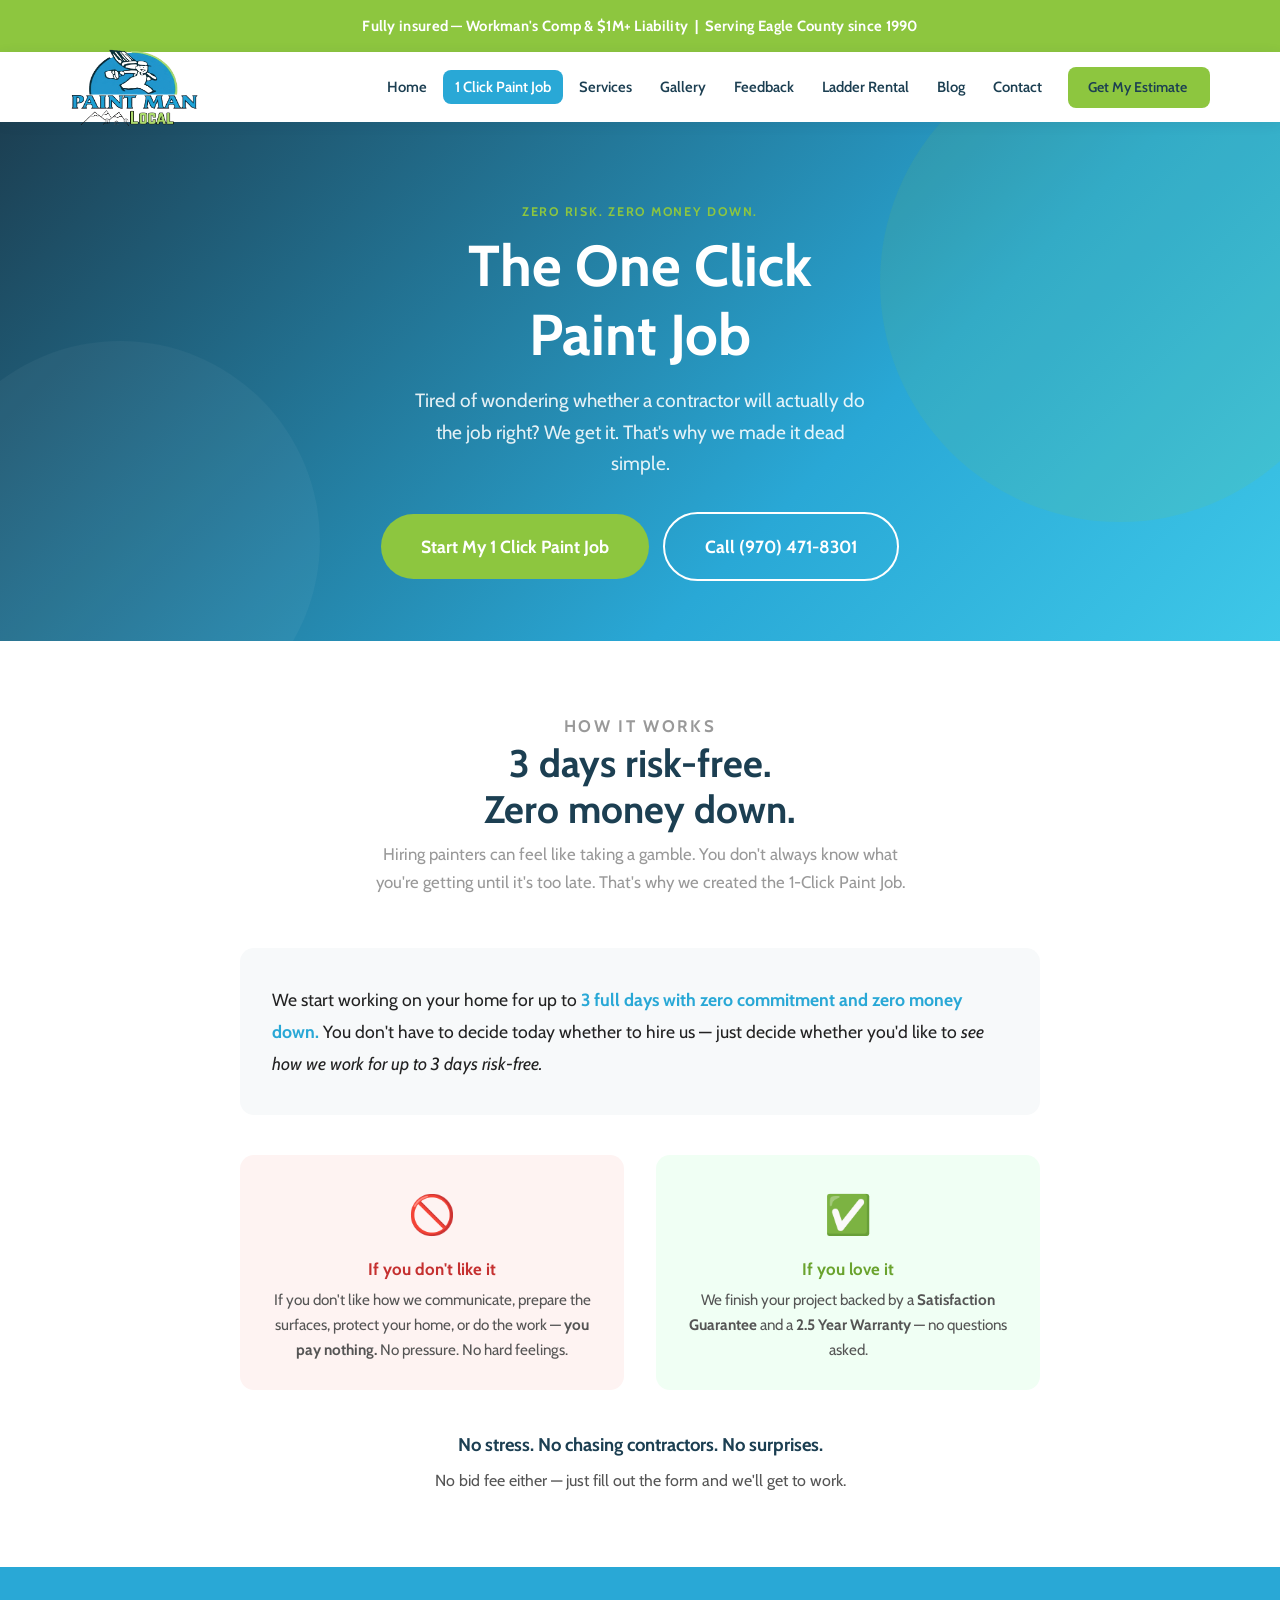
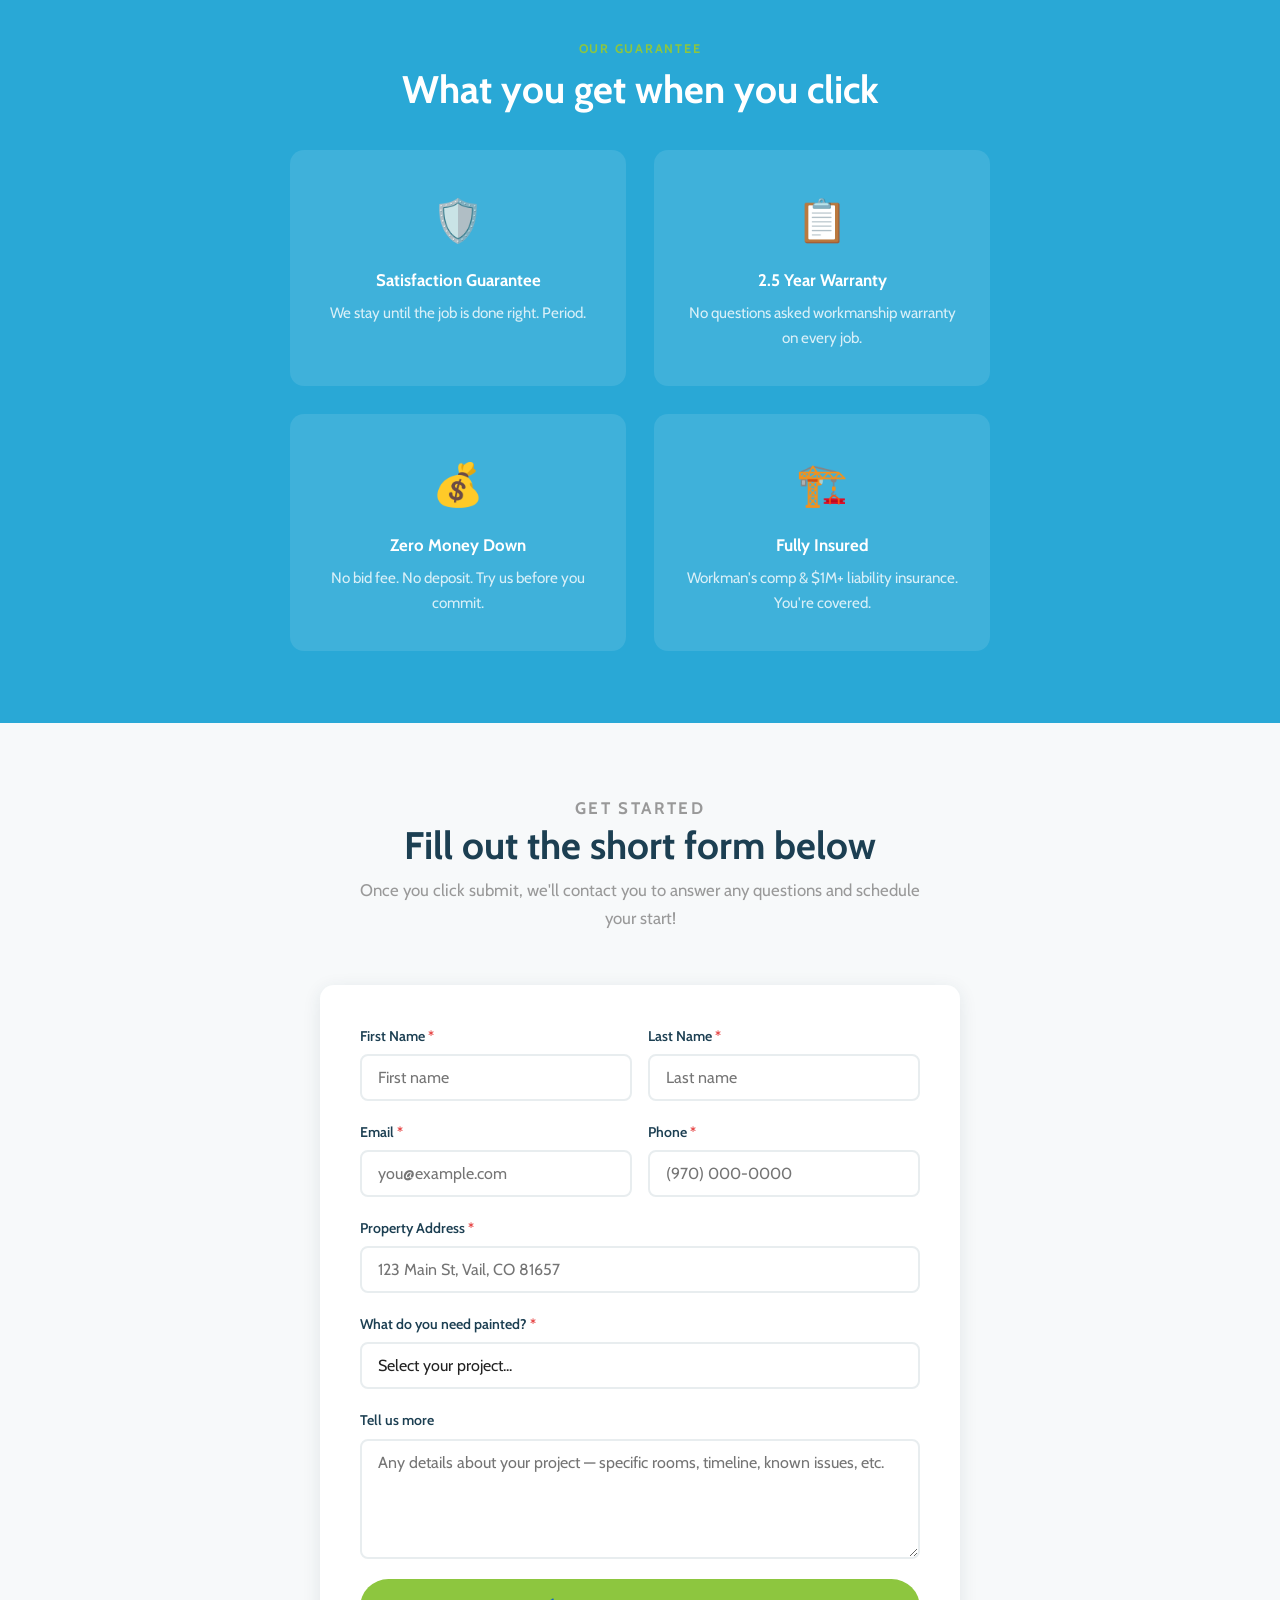
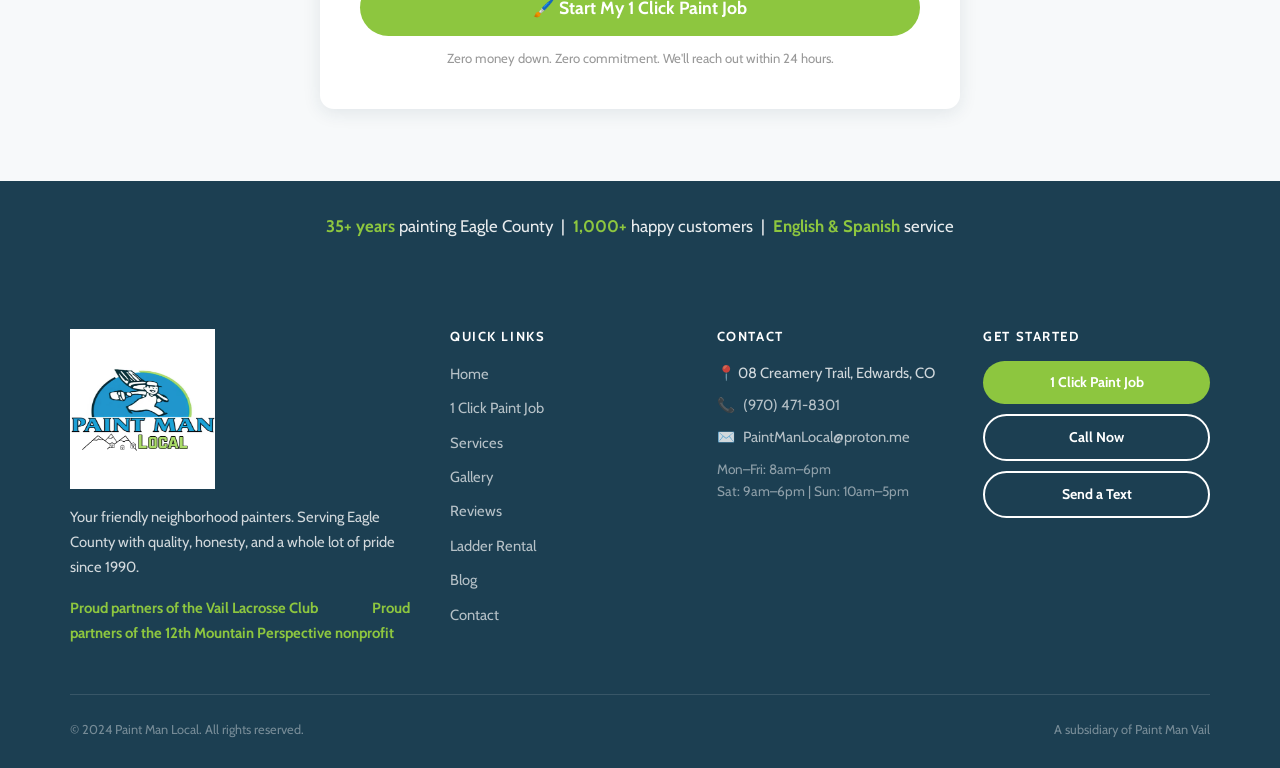
==== 1-click-paint-job.html @ 8f22c705 "Add 1 Click Paint Job page and update nav on all pages" ====
<html lang="en"><head><meta charset="UTF-8">
  <meta name="viewport" content="width=device-width, initial-scale=1.0">
  <title>1 Click Paint Job — Paint Man Local</title>
  <link rel="icon" type="image/png" href="/images/favicon.png">
  <link rel="apple-touch-icon" href="/images/favicon.png">
  <meta name="description" content="Try Paint Man Local risk-free for 3 days with zero money down. No bid fee. 2.5 year warranty. Satisfaction guaranteed.">
  <link rel="preconnect" href="https://fonts.googleapis.com">
  <link rel="preconnect" href="https://fonts.gstatic.com" crossorigin="">
  <link href="https://fonts.googleapis.com/css2?family=Cabin:ital,wght@0,400;0,500;0,700;1,500&amp;display=swap" rel="stylesheet">
  <link rel="stylesheet" href="assets/css/style.css">
</head>
<body>

  <div class="insurance-strip">
    Fully insured — Workman's Comp &amp; $1M+ Liability &nbsp;|&nbsp; Serving Eagle County since 1990
  </div>

  <nav class="navbar">
    <div class="container">
      <a href="index.html" class="nav-logo">
        <img src="images/Local-2-removebg copy 3.png" alt="Paint Man Local" style="width: 128px; height: 150px; ">
      </a>
      <ul class="nav-menu">
        <li><a href="index.html">Home</a></li>
        <li><a href="1-click-paint-job.html" class="active">1 Click Paint Job</a></li>
        <li><a href="services.html">Services</a></li>
        <li><a href="gallery.html">Gallery</a></li>
        <li><a href="reviews.html">Feedback</a></li>
        <li><a href="ladder-rental.html">Ladder Rental</a></li>
        <li><a href="blog.html">Blog</a></li>
        <li><a href="contact.html">Contact</a></li>
        <li><a href="get-bid.html" class="btn btn-secondary btn-sm">Get My Estimate&nbsp;</a></li>
      </ul>
      <button class="nav-toggle" aria-label="Toggle navigation">
        <span></span><span></span><span></span>
      </button>
    </div>
  </nav>

  <!-- Hero -->
  <section class="hero" style="min-height:auto; padding:80px 0 60px;">
    <div class="container">
      <div class="hero-inner" style="flex-direction:column; text-align:center; gap:32px;">
        <div class="hero-content" style="align-items:center;">
          <p class="section-label" style="color:var(--green);">Zero Risk. Zero Money Down.</p>
          <h1>The One Click<br>Paint Job</h1>
          <p class="hero-tagline" style="margin:0 auto 2rem; text-align:center;">Tired of wondering whether a contractor will actually do the job right? We get it. That's why we made it dead simple.</p>
          <div class="btn-group" style="justify-content:center;">
            <a href="#signup-form" class="btn btn-secondary btn-lg">Start My 1 Click Paint Job</a>
            <a href="tel:+19704718301" class="btn btn-outline-white btn-lg">Call (970) 471-8301</a>
          </div>
        </div>
      </div>
    </div>
  </section>

  <!-- How It Works -->
  <section class="section-white">
    <div class="container" style="max-width:800px;">
      <div class="section-header">
        <p class="section-label">How It Works</p>
        <h2>3 days risk-free.<br>Zero money down.</h2>
        <p>Hiring painters can feel like taking a gamble. You don't always know what you're getting until it's too late. That's why we created the 1-Click Paint Job.</p>
      </div>

      <div style="background:var(--off-white); border-radius:var(--radius); padding:36px 32px; margin-bottom:40px;">
        <p style="font-size:1.1rem; line-height:1.8; color:var(--body-text);">
          We start working on your home for up to <strong style="color:var(--blue);">3 full days with zero commitment and zero money down.</strong> You don't have to decide today whether to hire us — just decide whether you'd like to <em>see how we work for up to 3 days risk-free.</em>
        </p>
      </div>

      <div class="grid-2" style="gap:32px; margin-bottom:40px;">
        <div style="background:#FEF3F2; border-radius:var(--radius); padding:28px; text-align:center;">
          <div style="font-size:2.4rem; margin-bottom:12px;">🚫</div>
          <h3 style="color:#C53030; font-size:1.05rem; margin-bottom:8px;">If you don't like it</h3>
          <p style="color:#555; font-size:0.95rem; margin:0;">If you don't like how we communicate, prepare the surfaces, protect your home, or do the work — <strong>you pay nothing.</strong> No pressure. No hard feelings.</p>
        </div>
        <div style="background:#F0FFF4; border-radius:var(--radius); padding:28px; text-align:center;">
          <div style="font-size:2.4rem; margin-bottom:12px;">✅</div>
          <h3 style="color:var(--green-dark); font-size:1.05rem; margin-bottom:8px;">If you love it</h3>
          <p style="color:#555; font-size:0.95rem; margin:0;">We finish your project backed by a <strong>Satisfaction Guarantee</strong> and a <strong>2.5 Year Warranty</strong> — no questions asked.</p>
        </div>
      </div>

      <div style="text-align:center;">
        <p style="font-size:1.15rem; font-weight:700; color:var(--blue-dark); margin-bottom:8px;">No stress. No chasing contractors. No surprises.</p>
        <p style="color:#555;">No bid fee either — just fill out the form and we'll get to work.</p>
      </div>
    </div>
  </section>

  <!-- Guarantee Section -->
  <section class="section-blue">
    <div class="container" style="max-width:700px; text-align:center;">
      <p class="section-label" style="color:var(--green);">Our Guarantee</p>
      <h2>What you get when you click</h2>
      <div class="why-grid" style="grid-template-columns: repeat(2, 1fr); margin-top:36px;">
        <div class="why-card" style="background:rgba(255,255,255,0.1); box-shadow:none;">
          <div class="why-icon">🛡️</div>
          <h3 style="color:var(--white);">Satisfaction Guarantee</h3>
          <p style="color:rgba(255,255,255,0.8);">We stay until the job is done right. Period.</p>
        </div>
        <div class="why-card" style="background:rgba(255,255,255,0.1); box-shadow:none;">
          <div class="why-icon">📋</div>
          <h3 style="color:var(--white);">2.5 Year Warranty</h3>
          <p style="color:rgba(255,255,255,0.8);">No questions asked workmanship warranty on every job.</p>
        </div>
        <div class="why-card" style="background:rgba(255,255,255,0.1); box-shadow:none;">
          <div class="why-icon">💰</div>
          <h3 style="color:var(--white);">Zero Money Down</h3>
          <p style="color:rgba(255,255,255,0.8);">No bid fee. No deposit. Try us before you commit.</p>
        </div>
        <div class="why-card" style="background:rgba(255,255,255,0.1); box-shadow:none;">
          <div class="why-icon">🏗️</div>
          <h3 style="color:var(--white);">Fully Insured</h3>
          <p style="color:rgba(255,255,255,0.8);">Workman's comp &amp; $1M+ liability insurance. You're covered.</p>
        </div>
      </div>
    </div>
  </section>

  <!-- Signup Form -->
  <section class="section-offwhite" id="signup-form">
    <div class="container" style="max-width:640px;">
      <div class="section-header">
        <p class="section-label">Get Started</p>
        <h2>Fill out the short form below</h2>
        <p>Once you click submit, we'll contact you to answer any questions and schedule your start!</p>
      </div>
      <div class="form-card">
        <form class="local-form" action="https://formspree.io/f/YOUR_FORM_ID" method="POST">
          <input type="hidden" name="_subject" value="New 1-Click Paint Job Request — Paint Man Local">
          <input type="hidden" name="_next" value="thank-you.html">

          <div class="form-row">
            <div class="form-group">
              <label for="fname">First Name <span class="required">*</span></label>
              <input type="text" id="fname" name="first_name" required placeholder="First name">
            </div>
            <div class="form-group">
              <label for="lname">Last Name <span class="required">*</span></label>
              <input type="text" id="lname" name="last_name" required placeholder="Last name">
            </div>
          </div>

          <div class="form-row">
            <div class="form-group">
              <label for="email">Email <span class="required">*</span></label>
              <input type="email" id="email" name="email" required placeholder="you@example.com">
            </div>
            <div class="form-group">
              <label for="phone">Phone <span class="required">*</span></label>
              <input type="tel" id="phone" name="phone" required placeholder="(970) 000-0000">
            </div>
          </div>

          <div class="form-group">
            <label for="address">Property Address <span class="required">*</span></label>
            <input type="text" id="address" name="property_address" required placeholder="123 Main St, Vail, CO 81657">
          </div>

          <div class="form-group">
            <label for="project_type">What do you need painted? <span class="required">*</span></label>
            <select id="project_type" name="project_type" required>
              <option value="" disabled selected>Select your project...</option>
              <option value="interior">Interior</option>
              <option value="exterior">Exterior</option>
              <option value="both">Both interior &amp; exterior</option>
              <option value="deck">Deck or fence</option>
              <option value="commercial">Commercial space</option>
              <option value="other">Other / Not sure yet</option>
            </select>
          </div>

          <div class="form-group">
            <label for="description">Tell us more</label>
            <textarea id="description" name="project_description" placeholder="Any details about your project — specific rooms, timeline, known issues, etc."></textarea>
          </div>

          <button type="submit" class="btn btn-secondary btn-lg" style="width:100%;">
            🖌️ Start My 1 Click Paint Job
          </button>
          <p class="form-note" style="text-align:center; margin-top:12px;">
            Zero money down. Zero commitment. We'll reach out within 24 hours.
          </p>
        </form>
      </div>
    </div>
  </section>

  <!-- Trust strip -->
  <section class="section-dark" style="padding:32px 0;">
    <div class="container" style="text-align:center;">
      <p style="color:rgba(255,255,255,0.9); font-size:1.05rem; margin:0;">
        <strong style="color:var(--green);">35+ years</strong> painting Eagle County &nbsp;|&nbsp;
        <strong style="color:var(--green);">1,000+</strong> happy customers &nbsp;|&nbsp;
        <strong style="color:var(--green);">English &amp; Spanish</strong> service
      </p>
    </div>
  </section>

  <footer class="footer">
    <div class="container">
      <div class="footer-grid">
        <div class="footer-brand">
          <img src="images/Local-2.png" alt="Paint Man Local" style="width: 145px; height: 160px; ">
          <p>Your friendly neighborhood painters. Serving Eagle County with quality, honesty, and a whole lot of pride since 1990.</p>
          <p style="margin-top:1rem;"><strong style="color:var(--green);">Proud partners of the Vail Lacrosse Club&nbsp; &nbsp; &nbsp; &nbsp; &nbsp; &nbsp; &nbsp; &nbsp; &nbsp; </strong><strong style="font-size: 14.72px; color: var(--green);">Proud partners of the 12th Mountain Perspective nonprofit</strong></p>
        </div>
        <div>
          <h4>Quick Links</h4>
          <ul class="footer-links">
            <li><a href="index.html">Home</a></li>
            <li><a href="1-click-paint-job.html">1 Click Paint Job</a></li>
            <li><a href="services.html">Services</a></li>
            <li><a href="gallery.html">Gallery</a></li>
            <li><a href="reviews.html">Reviews</a></li>
            <li><a href="ladder-rental.html">Ladder Rental</a></li>
            <li><a href="blog.html">Blog</a></li>
            <li><a href="contact.html">Contact</a></li>
          </ul>
        </div>
        <div class="footer-contact">
          <h4>Contact</h4>
          <p>📍 08 Creamery Trail, Edwards, CO</p>
          <p>📞 <a href="tel:+19704718301">(970) 471-8301</a></p>
          <p>✉️ <a href="mailto:PaintManLocal@proton.me">PaintManLocal@proton.me</a></p>
          <p style="margin-top:0.5rem; font-size:0.85rem; color:rgba(255,255,255,0.5);">Mon–Fri: 8am–6pm<br>Sat: 9am–6pm | Sun: 10am–5pm</p>
        </div>
        <div>
          <h4>Get Started</h4>
          <div class="footer-ctas">
            <a href="1-click-paint-job.html" class="btn btn-secondary btn-sm">1 Click Paint Job</a>
            <a href="tel:+19704718301" class="btn btn-outline-white btn-sm">Call Now</a>
            <a href="sms:+19704718301" class="btn btn-outline-white btn-sm">Send a Text</a>
          </div>
        </div>
      </div>
      <div class="footer-bottom">
        <span>© 2024 Paint Man Local. All rights reserved.</span>
        <span>A subsidiary of <a href="https://www.paintmanvail.net" target="_blank">Paint Man Vail</a></span>
      </div>
    </div>
  </footer>

  <script src="assets/js/main.js"></script>
</body></html>
---- assets/css/style.css ----
/* ============================================================
   Paint Man Local — style.css
   Colors extracted from Paint Man Local logo
   ============================================================ */

/* ---------- CSS Custom Properties ---------- */
:root {
  --blue:        #29A8D6;
  --blue-dark:   #1C3F52;
  --green:       #8DC63F;
  --green-dark:  #6AA32E;
  --white:       #FFFFFF;
  --off-white:   #F7F9FA;
  --gray-light:  #E8EDEF;
  --gray:        #999999;
  --body-text:   #222222;
  --shadow:      0 4px 18px rgba(28, 63, 82, 0.10);
  --shadow-hover:0 8px 28px rgba(28, 63, 82, 0.18);
  --radius:      14px;
  --radius-sm:   8px;
  --radius-pill: 50px;
  --transition:  0.22s ease;
  --font:        'Cabin', 'Karla', Arial, sans-serif;
  --nav-height:  70px;
}

/* ---------- Reset & Base ---------- */
*, *::before, *::after { box-sizing: border-box; margin: 0; padding: 0; }
html { scroll-behavior: smooth; font-size: 16px; }
body {
  font-family: var(--font);
  color: var(--body-text);
  background: var(--white);
  line-height: 1.65;
  -webkit-font-smoothing: antialiased;
}
img { max-width: 100%; height: auto; display: block; }
a { color: var(--blue); text-decoration: none; transition: color var(--transition); }
a:hover { color: var(--blue-dark); }
ul { list-style: none; }

/* ---------- Typography ---------- */
h1, h2, h3, h4, h5 {
  font-family: var(--font);
  font-weight: 700;
  line-height: 1.2;
  color: var(--blue-dark);
}
h1 { font-size: clamp(2rem, 5vw, 3.2rem); }
h2 { font-size: clamp(1.6rem, 3.5vw, 2.4rem); }
h3 { font-size: clamp(1.15rem, 2vw, 1.5rem); }
h4 { font-size: 1.1rem; }
p { margin-bottom: 1rem; }
p:last-child { margin-bottom: 0; }

.section-label {
  font-size: 0.78rem;
  font-weight: 700;
  letter-spacing: 0.14em;
  text-transform: uppercase;
  color: var(--green-dark);
  margin-bottom: 0.5rem;
}

/* ---------- Layout ---------- */
.container { width: 92%; max-width: 1140px; margin: 0 auto; }
section { padding: 72px 0; }
.section-white    { background: var(--white); }
.section-offwhite { background: var(--off-white); }
.section-blue     { background: var(--blue); color: var(--white); }
.section-dark     { background: var(--blue-dark); color: var(--white); }
.section-blue h1, .section-blue h2, .section-blue h3,
.section-dark h1, .section-dark h2, .section-dark h3 { color: var(--white); }

.section-header { text-align: center; margin-bottom: 52px; }
.section-header h2 { margin-bottom: 0.5rem; }
.section-header p { color: var(--gray); font-size: 1.05rem; max-width: 560px; margin: 0 auto; }

/* ---------- Buttons ---------- */
.btn {
  display: inline-block;
  padding: 14px 32px;
  border-radius: var(--radius-pill);
  font-family: var(--font);
  font-size: 1rem;
  font-weight: 700;
  cursor: pointer;
  border: none;
  transition: transform var(--transition), box-shadow var(--transition), background var(--transition);
  text-align: center;
  white-space: nowrap;
}
.btn:hover { transform: translateY(-2px); box-shadow: var(--shadow-hover); }
.btn:active { transform: translateY(0); }
.btn-primary   { background: var(--blue); color: var(--white); }
.btn-primary:hover { background: #1E90BB; color: var(--white); }
.btn-secondary { background: var(--green); color: var(--white); }
.btn-secondary:hover { background: var(--green-dark); color: var(--white); }
.btn-outline   { background: transparent; color: var(--blue); border: 2px solid var(--blue); }
.btn-outline:hover { background: var(--blue); color: var(--white); }
.btn-outline-white { background: transparent; color: var(--white); border: 2px solid var(--white); }
.btn-outline-white:hover { background: var(--white); color: var(--blue-dark); }
.btn-lg { padding: 18px 40px; font-size: 1.1rem; }
.btn-sm { padding: 10px 22px; font-size: 0.88rem; }
.btn-group { display: flex; flex-wrap: wrap; gap: 14px; align-items: center; }

/* ---------- Navigation ---------- */
.navbar {
  position: sticky;
  top: 0;
  z-index: 1000;
  background: var(--white);
  box-shadow: 0 2px 12px rgba(28,63,82,0.09);
  height: var(--nav-height);
}
.navbar .container {
  height: 100%;
  display: flex;
  align-items: center;
  justify-content: space-between;
}
.nav-logo img { height: 50px; width: auto; }
.nav-menu { display: flex; align-items: center; gap: 4px; }
.nav-menu a {
  color: var(--blue-dark);
  font-weight: 600;
  font-size: 0.92rem;
  padding: 8px 12px;
  border-radius: var(--radius-sm);
  transition: background var(--transition), color var(--transition);
}
.nav-menu a:hover, .nav-menu a.active { background: var(--blue); color: var(--white); }
.nav-menu .btn { margin-left: 10px; padding: 9px 20px; font-size: 0.88rem; }
.nav-toggle {
  display: none;
  flex-direction: column;
  gap: 5px;
  cursor: pointer;
  background: none;
  border: none;
  padding: 6px;
}
.nav-toggle span {
  display: block;
  width: 26px;
  height: 3px;
  background: var(--blue-dark);
  border-radius: 2px;
  transition: all var(--transition);
}
.nav-toggle.open span:nth-child(1) { transform: translateY(8px) rotate(45deg); }
.nav-toggle.open span:nth-child(2) { opacity: 0; }
.nav-toggle.open span:nth-child(3) { transform: translateY(-8px) rotate(-45deg); }

/* ---------- Hero ---------- */
.hero {
  min-height: calc(100vh - var(--nav-height));
  background: linear-gradient(135deg, var(--blue-dark) 0%, var(--blue) 65%, #3EC8E8 100%);
  display: flex;
  align-items: center;
  position: relative;
  overflow: hidden;
  padding: 80px 0 60px;
}
.hero::before {
  content: '';
  position: absolute;
  top: -80px; right: -80px;
  width: 480px; height: 480px;
  background: rgba(141,198,63,0.10);
  border-radius: 50%;
  pointer-events: none;
}
.hero::after {
  content: '';
  position: absolute;
  bottom: -100px; left: -80px;
  width: 400px; height: 400px;
  background: rgba(255,255,255,0.04);
  border-radius: 50%;
  pointer-events: none;
}
.hero-inner {
  position: relative;
  z-index: 1;
  display: flex;
  align-items: center;
  gap: 60px;
}
.hero-content { flex: 1; color: var(--white); }
.hero-content h1 { color: var(--white); margin-bottom: 1rem; font-size: clamp(2.2rem, 5vw, 3.6rem); }
.hero-content h1 .highlight { color: var(--green); }
.hero-tagline {
  font-size: clamp(1rem, 2vw, 1.2rem);
  color: rgba(255,255,255,0.88);
  margin-bottom: 2rem;
  max-width: 460px;
}
.hero-badges { display: flex; flex-wrap: wrap; gap: 10px; margin-bottom: 2.4rem; }
.badge {
  display: inline-flex;
  align-items: center;
  gap: 6px;
  background: rgba(255,255,255,0.15);
  color: var(--white);
  padding: 6px 14px;
  border-radius: var(--radius-pill);
  font-size: 0.82rem;
  font-weight: 600;
  backdrop-filter: blur(4px);
}
.badge-green { background: var(--green); }
.hero-logo { flex: 0 0 320px; display: flex; align-items: center; justify-content: center; }
.hero-logo img {
  width: 100%;
  max-width: 300px;
  filter: drop-shadow(0 8px 32px rgba(0,0,0,0.28));
  animation: float 4s ease-in-out infinite;
}
@keyframes float {
  0%, 100% { transform: translateY(0); }
  50%       { transform: translateY(-12px); }
}

/* ---------- Stats Bar ---------- */
.stats-bar { background: var(--blue-dark); padding: 30px 0; }
.stats-grid { display: grid; grid-template-columns: repeat(4, 1fr); gap: 20px; text-align: center; }
.stat-item { color: var(--white); }
.stat-number { font-size: 2rem; font-weight: 700; color: var(--green); line-height: 1; margin-bottom: 4px; }
.stat-label  { font-size: 0.82rem; color: rgba(255,255,255,0.72); font-weight: 500; }

/* ---------- Cards ---------- */
.card {
  background: var(--white);
  border-radius: var(--radius);
  box-shadow: var(--shadow);
  overflow: hidden;
  transition: transform var(--transition), box-shadow var(--transition);
}
.card:hover { transform: translateY(-4px); box-shadow: var(--shadow-hover); }
.card-body { padding: 28px; }
.card-img { width: 100%; height: 200px; object-fit: cover; }

/* ---------- Grid Layouts ---------- */
.grid-2 { display: grid; grid-template-columns: repeat(2, 1fr); gap: 32px; }
.grid-3 { display: grid; grid-template-columns: repeat(3, 1fr); gap: 28px; }
.grid-4 { display: grid; grid-template-columns: repeat(4, 1fr); gap: 24px; }

/* ---------- Services ---------- */
.service-card {
  background: var(--white);
  border-radius: var(--radius);
  box-shadow: var(--shadow);
  overflow: hidden;
  transition: transform var(--transition), box-shadow var(--transition);
}
.service-card:hover { transform: translateY(-4px); box-shadow: var(--shadow-hover); }
.service-card img { width: 100%; height: 200px; object-fit: cover; }
.service-card-body { padding: 24px; }
.service-card-body h3 { color: var(--blue); margin-bottom: 0.5rem; font-size: 1.1rem; }
.service-card-body p { color: #555; font-size: 0.95rem; margin: 0; }
.service-section-title { display: flex; align-items: center; gap: 14px; margin-bottom: 32px; }
.service-section-title h2 { margin: 0; }
.service-icon {
  width: 50px; height: 50px;
  background: var(--blue);
  border-radius: 12px;
  display: flex;
  align-items: center;
  justify-content: center;
  font-size: 1.5rem;
  flex-shrink: 0;
}

/* ---------- Testimonials ---------- */
.testimonial-card {
  background: var(--white);
  border-radius: var(--radius);
  box-shadow: var(--shadow);
  padding: 32px;
  transition: transform var(--transition), box-shadow var(--transition);
}
.testimonial-card:hover { transform: translateY(-4px); box-shadow: var(--shadow-hover); }
.testimonial-quote { font-size: 3rem; color: var(--green); line-height: 1; margin-bottom: 10px; font-family: Georgia, serif; }
.testimonial-text { font-size: 0.95rem; color: #444; line-height: 1.75; margin-bottom: 20px; font-style: italic; }
.testimonial-author { font-weight: 700; color: var(--blue-dark); font-size: 0.88rem; }
.stars { color: var(--green); font-size: 1rem; margin-bottom: 12px; letter-spacing: 2px; }

/* ---------- Gallery Grid ---------- */
.gallery-grid {
  display: grid;
  grid-template-columns: repeat(4, 1fr);
  gap: 12px;
}
.gallery-item {
  position: relative;
  overflow: hidden;
  border-radius: var(--radius-sm);
  cursor: pointer;
  aspect-ratio: 4/3;
}
.gallery-item img { width: 100%; height: 100%; object-fit: cover; transition: transform 0.35s ease; }
.gallery-item:hover img { transform: scale(1.07); }
.gallery-overlay {
  position: absolute;
  inset: 0;
  background: rgba(28,63,82,0.45);
  display: flex;
  align-items: center;
  justify-content: center;
  opacity: 0;
  transition: opacity var(--transition);
}
.gallery-item:hover .gallery-overlay { opacity: 1; }
.gallery-overlay-icon { color: var(--white); font-size: 2rem; }

/* ---------- Lightbox ---------- */
.lightbox {
  display: none;
  position: fixed;
  inset: 0;
  z-index: 9999;
  background: rgba(0,0,0,0.92);
  align-items: center;
  justify-content: center;
  padding: 20px;
}
.lightbox.active { display: flex; }
.lightbox-inner { position: relative; max-width: 900px; width: 100%; }
.lightbox-inner img { width: 100%; max-height: 80vh; object-fit: contain; border-radius: var(--radius-sm); }
.lightbox-close {
  position: absolute;
  top: -44px; right: 0;
  background: none;
  border: none;
  color: var(--white);
  font-size: 2rem;
  cursor: pointer;
  line-height: 1;
}
.lightbox-prev, .lightbox-next {
  position: absolute;
  top: 50%;
  transform: translateY(-50%);
  background: rgba(255,255,255,0.15);
  border: none;
  color: var(--white);
  font-size: 1.6rem;
  width: 48px; height: 48px;
  border-radius: 50%;
  cursor: pointer;
  display: flex;
  align-items: center;
  justify-content: center;
  transition: background var(--transition);
}
.lightbox-prev:hover, .lightbox-next:hover { background: rgba(255,255,255,0.3); }
.lightbox-prev { left: -64px; }
.lightbox-next { right: -64px; }

/* ---------- Why Choose Us ---------- */
.why-grid { display: grid; grid-template-columns: repeat(3, 1fr); gap: 28px; }
.why-card {
  text-align: center;
  padding: 36px 28px;
  background: var(--white);
  border-radius: var(--radius);
  box-shadow: var(--shadow);
  transition: transform var(--transition), box-shadow var(--transition);
}
.why-card:hover { transform: translateY(-4px); box-shadow: var(--shadow-hover); }
.why-icon { font-size: 2.6rem; margin-bottom: 16px; }
.why-card h3 { color: var(--blue); margin-bottom: 10px; font-size: 1.05rem; }
.why-card p { color: #555; font-size: 0.95rem; margin: 0; }

/* ---------- Service Areas ---------- */
.areas-list { display: flex; flex-wrap: wrap; gap: 10px; justify-content: center; }
.area-tag {
  background: rgba(41,168,214,0.10);
  color: var(--blue-dark);
  border: 1.5px solid rgba(41,168,214,0.28);
  padding: 8px 18px;
  border-radius: var(--radius-pill);
  font-size: 0.9rem;
  font-weight: 600;
  transition: background var(--transition), color var(--transition), border-color var(--transition);
  cursor: default;
}
.area-tag:hover { background: var(--blue); color: var(--white); border-color: var(--blue); }

/* ---------- CTA Banner ---------- */
.cta-banner {
  background: linear-gradient(135deg, var(--blue) 0%, var(--blue-dark) 100%);
  padding: 72px 0;
  text-align: center;
  color: var(--white);
}
.cta-banner h2 { color: var(--white); margin-bottom: 1rem; }
.cta-banner p  { color: rgba(255,255,255,0.85); margin-bottom: 2rem; font-size: 1.1rem; }

/* ---------- Contact Page ---------- */
.contact-grid { display: grid; grid-template-columns: 1fr 1.3fr; gap: 56px; align-items: start; }
.contact-info-block { display: flex; flex-direction: column; gap: 24px; }
.contact-info-item { display: flex; align-items: flex-start; gap: 16px; }
.contact-info-icon {
  width: 44px; height: 44px;
  background: var(--blue);
  border-radius: 12px;
  display: flex;
  align-items: center;
  justify-content: center;
  color: var(--white);
  font-size: 1.2rem;
  flex-shrink: 0;
}
.contact-info-item h4 {
  color: var(--blue-dark);
  margin-bottom: 4px;
  font-size: 0.82rem;
  text-transform: uppercase;
  letter-spacing: 0.08em;
}
.contact-info-item p, .contact-info-item a { color: #444; font-size: 1rem; margin: 0; }
.hours-grid { display: grid; grid-template-columns: 1fr 1fr; gap: 4px 24px; font-size: 0.9rem; }
.hours-grid dt { font-weight: 700; color: var(--blue-dark); }
.hours-grid dd { color: #555; }

/* ---------- Forms ---------- */
.form-card { background: var(--white); border-radius: var(--radius); box-shadow: var(--shadow); padding: 40px; }
.form-group { margin-bottom: 20px; }
.form-group label { display: block; font-weight: 600; font-size: 0.88rem; color: var(--blue-dark); margin-bottom: 6px; }
.form-group input,
.form-group textarea,
.form-group select {
  width: 100%;
  padding: 12px 16px;
  border: 2px solid var(--gray-light);
  border-radius: var(--radius-sm);
  font-family: var(--font);
  font-size: 1rem;
  color: var(--body-text);
  background: var(--white);
  transition: border-color var(--transition), box-shadow var(--transition);
  outline: none;
  appearance: none;
}
.form-group input:focus,
.form-group textarea:focus,
.form-group select:focus {
  border-color: var(--blue);
  box-shadow: 0 0 0 3px rgba(41,168,214,0.15);
}
.form-group textarea { resize: vertical; min-height: 120px; }
.form-row { display: grid; grid-template-columns: 1fr 1fr; gap: 16px; }
.form-note { font-size: 0.82rem; color: var(--gray); margin-top: 6px; }
.required { color: #e53e3e; }

/* ---------- Bid Page ---------- */
.bid-summary {
  background: linear-gradient(135deg, var(--blue) 0%, var(--blue-dark) 100%);
  border-radius: var(--radius);
  padding: 32px;
  color: var(--white);
  margin-bottom: 28px;
}
.bid-summary h3 { color: var(--white); margin-bottom: 6px; }
.bid-summary p  { color: rgba(255,255,255,0.82); margin-bottom: 0; }
.bid-price { font-size: 3.2rem; font-weight: 700; color: var(--green); line-height: 1; margin: 12px 0; }
.bid-includes { list-style: none; margin-top: 16px; }
.bid-includes li {
  display: flex;
  align-items: center;
  gap: 10px;
  font-size: 0.92rem;
  color: rgba(255,255,255,0.9);
  margin-bottom: 8px;
}
.bid-includes li::before { content: '✓'; color: var(--green); font-weight: 700; flex-shrink: 0; }

.stripe-placeholder {
  border: 2px dashed var(--gray-light);
  border-radius: var(--radius-sm);
  padding: 28px;
  text-align: center;
  background: var(--off-white);
  margin-bottom: 20px;
}
.stripe-placeholder p { color: var(--gray); font-size: 0.88rem; margin: 0; }
.stripe-lock { display: flex; align-items: center; justify-content: center; gap: 8px; font-size: 0.8rem; color: var(--gray); margin-top: 10px; }

/* ---------- Blog ---------- */
.blog-grid { display: grid; grid-template-columns: repeat(3, 1fr); gap: 28px; }
.blog-card {
  background: var(--white);
  border-radius: var(--radius);
  box-shadow: var(--shadow);
  overflow: hidden;
  transition: transform var(--transition), box-shadow var(--transition);
}
.blog-card:hover { transform: translateY(-4px); box-shadow: var(--shadow-hover); }
.blog-card-img { width: 100%; height: 180px; object-fit: cover; }
.blog-card-body { padding: 24px; }
.blog-meta { font-size: 0.78rem; color: var(--gray); margin-bottom: 8px; font-weight: 700; text-transform: uppercase; letter-spacing: 0.06em; }
.blog-card-body h3 { font-size: 1.05rem; color: var(--blue-dark); margin-bottom: 10px; }
.blog-card-body p  { font-size: 0.92rem; color: #555; text-align: right !important; }

/* ---------- Ladder Rental ---------- */
.ladder-card {
  background: var(--white);
  border-radius: var(--radius);
  box-shadow: var(--shadow);
  padding: 40px;
  text-align: center;
  transition: transform var(--transition), box-shadow var(--transition);
}
.ladder-card:hover { transform: translateY(-4px); box-shadow: var(--shadow-hover); }
.ladder-icon { font-size: 3.5rem; margin-bottom: 16px; }
.ladder-price { font-size: 2.4rem; font-weight: 700; color: var(--blue); margin: 12px 0; }
.ladder-price span { font-size: 1rem; font-weight: 400; color: var(--gray); }
.ladder-card h3 { color: var(--blue-dark); margin-bottom: 8px; }
.ladder-card p  { color: #555; font-size: 0.95rem; margin-bottom: 20px; }

/* ---------- Team ---------- */
.team-grid { display: grid; grid-template-columns: repeat(2, 1fr); gap: 40px; }
.team-card { display: flex; flex-direction: column; align-items: center; text-align: center; gap: 16px; }
.team-img { width: 160px; height: 160px; border-radius: 50%; object-fit: cover; border: 4px solid var(--blue); }
.team-card h3 { color: var(--blue-dark); margin-bottom: 4px; }
.team-card .role { color: var(--green-dark); font-weight: 700; font-size: 0.9rem; margin-bottom: 8px; }
.team-card p { color: #555; font-size: 0.95rem; }

/* ---------- Page Header (inner pages) ---------- */
.page-header {
  background: linear-gradient(135deg, var(--blue-dark) 0%, var(--blue) 100%);
  padding: 64px 0;
  text-align: center;
}
.page-header h1 { color: var(--white); margin-bottom: 0.5rem; }
.page-header p  { color: rgba(255,255,255,0.82); font-size: 1.1rem; margin: 0; }

/* ---------- Insurance Strip ---------- */
.insurance-strip {
  background: var(--green);
  color: var(--white);
  text-align: center;
  padding: 14px 0;
  font-weight: 700;
  font-size: 0.92rem;
  letter-spacing: 0.02em;
}

/* ---------- Footer ---------- */
.footer { background: var(--blue-dark); color: rgba(255,255,255,0.80); padding: 56px 0 28px; }
.footer-grid { display: grid; grid-template-columns: 1.5fr 1fr 1fr 1fr; gap: 40px; margin-bottom: 48px; }
.footer-brand img { height: 60px; margin-bottom: 16px; }
.footer-brand p   { font-size: 0.92rem; line-height: 1.7; }
.footer h4 { color: var(--white); font-size: 0.82rem; text-transform: uppercase; letter-spacing: 0.12em; margin-bottom: 16px; }
.footer-links { display: flex; flex-direction: column; gap: 8px; }
.footer-links a { color: rgba(255,255,255,0.68); font-size: 0.92rem; transition: color var(--transition); }
.footer-links a:hover { color: var(--green); }
.footer-contact p { font-size: 0.92rem; margin-bottom: 8px; display: flex; align-items: center; gap: 8px; }
.footer-contact a { color: rgba(255,255,255,0.68); }
.footer-contact a:hover { color: var(--green); }
.footer-ctas { display: flex; flex-direction: column; gap: 10px; }
.footer-bottom {
  border-top: 1px solid rgba(255,255,255,0.12);
  padding-top: 24px;
  display: flex;
  justify-content: space-between;
  align-items: center;
  font-size: 0.80rem;
  color: rgba(255,255,255,0.40);
  flex-wrap: wrap;
  gap: 8px;
}
.footer-bottom a { color: rgba(255,255,255,0.40); }
.footer-bottom a:hover { color: var(--green); }

/* ---------- Thank You ---------- */
.thankyou-box { max-width: 620px; margin: 0 auto; text-align: center; padding: 80px 32px; }
.thankyou-icon { font-size: 5rem; margin-bottom: 24px; }
.thankyou-box h1 { margin-bottom: 1rem; }
.thankyou-box p  { color: #555; margin-bottom: 1.4rem; }
.next-steps { background: var(--off-white); border-radius: var(--radius); padding: 28px 32px; text-align: left; margin: 32px 0; }
.next-steps h3 { color: var(--blue-dark); margin-bottom: 16px; }
.next-step-item { display: flex; gap: 14px; align-items: flex-start; margin-bottom: 14px; }
.step-num {
  background: var(--blue);
  color: var(--white);
  width: 28px; height: 28px;
  border-radius: 50%;
  display: flex; align-items: center; justify-content: center;
  font-size: 0.8rem;
  font-weight: 700;
  flex-shrink: 0;
}
.next-step-item p { margin: 0; font-size: 0.95rem; color: #444; padding-top: 4px; }

/* ---------- Responsive ---------- */
@media (max-width: 1024px) {
  .grid-4 { grid-template-columns: repeat(2, 1fr); }
  .gallery-grid { grid-template-columns: repeat(3, 1fr); }
  .footer-grid { grid-template-columns: 1fr 1fr; gap: 32px; }
  .stats-grid { grid-template-columns: repeat(2, 1fr); }
  .lightbox-prev { left: -52px; }
  .lightbox-next { right: -52px; }
}

@media (max-width: 768px) {
  :root { --nav-height: 60px; }
  section { padding: 52px 0; }

  .nav-menu {
    display: none;
    position: absolute;
    top: var(--nav-height);
    left: 0; right: 0;
    background: var(--white);
    flex-direction: column;
    padding: 16px 20px 24px;
    box-shadow: 0 8px 24px rgba(0,0,0,0.12);
    gap: 4px;
    align-items: stretch;
  }
  .nav-menu.open { display: flex; }
  .nav-menu a { width: 100%; padding: 12px 16px; }
  .nav-menu .btn { margin: 8px 0 0; width: 100%; text-align: center; }
  .nav-toggle { display: flex; }

  .hero { padding: 60px 0 44px; min-height: auto; }
  .hero-inner { flex-direction: column-reverse; gap: 32px; text-align: center; }
  .hero-logo { flex: none; }
  .hero-logo img { max-width: 220px; animation: none; }
  .hero-badges { justify-content: center; }
  .btn-group { justify-content: center; }

  .grid-2, .grid-3, .why-grid, .team-grid { grid-template-columns: 1fr; }
  .gallery-grid { grid-template-columns: repeat(2, 1fr); }
  .contact-grid { grid-template-columns: 1fr; gap: 32px; }
  .form-row { grid-template-columns: 1fr; }
  .blog-grid { grid-template-columns: 1fr; }

  .lightbox-prev { left: 4px; }
  .lightbox-next { right: 4px; }

  .footer-grid { grid-template-columns: 1fr; gap: 28px; }
  .footer-bottom { flex-direction: column; text-align: center; }
}

@media (max-width: 480px) {
  .stats-grid { grid-template-columns: repeat(2, 1fr); }
  .gallery-grid { grid-template-columns: repeat(2, 1fr); }
  .form-card { padding: 24px 18px; }
  .bid-summary { padding: 24px; }
}
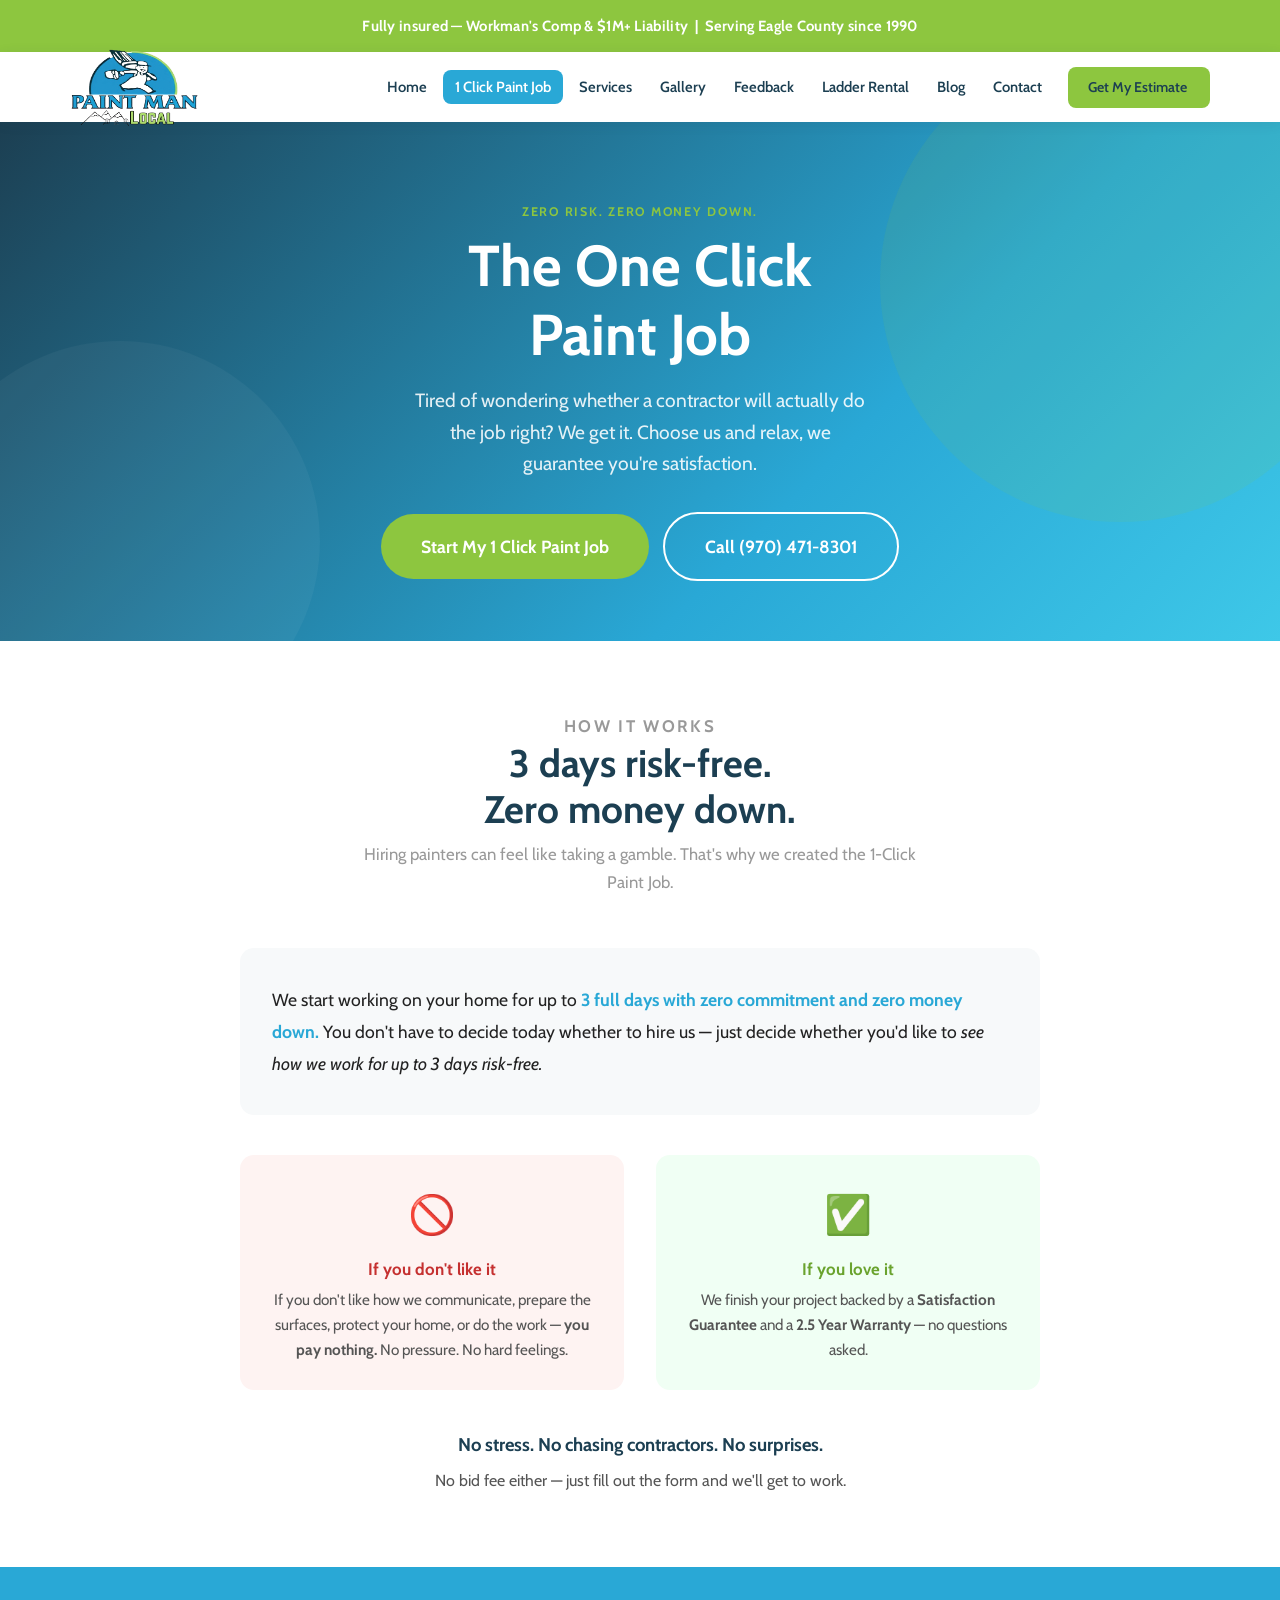
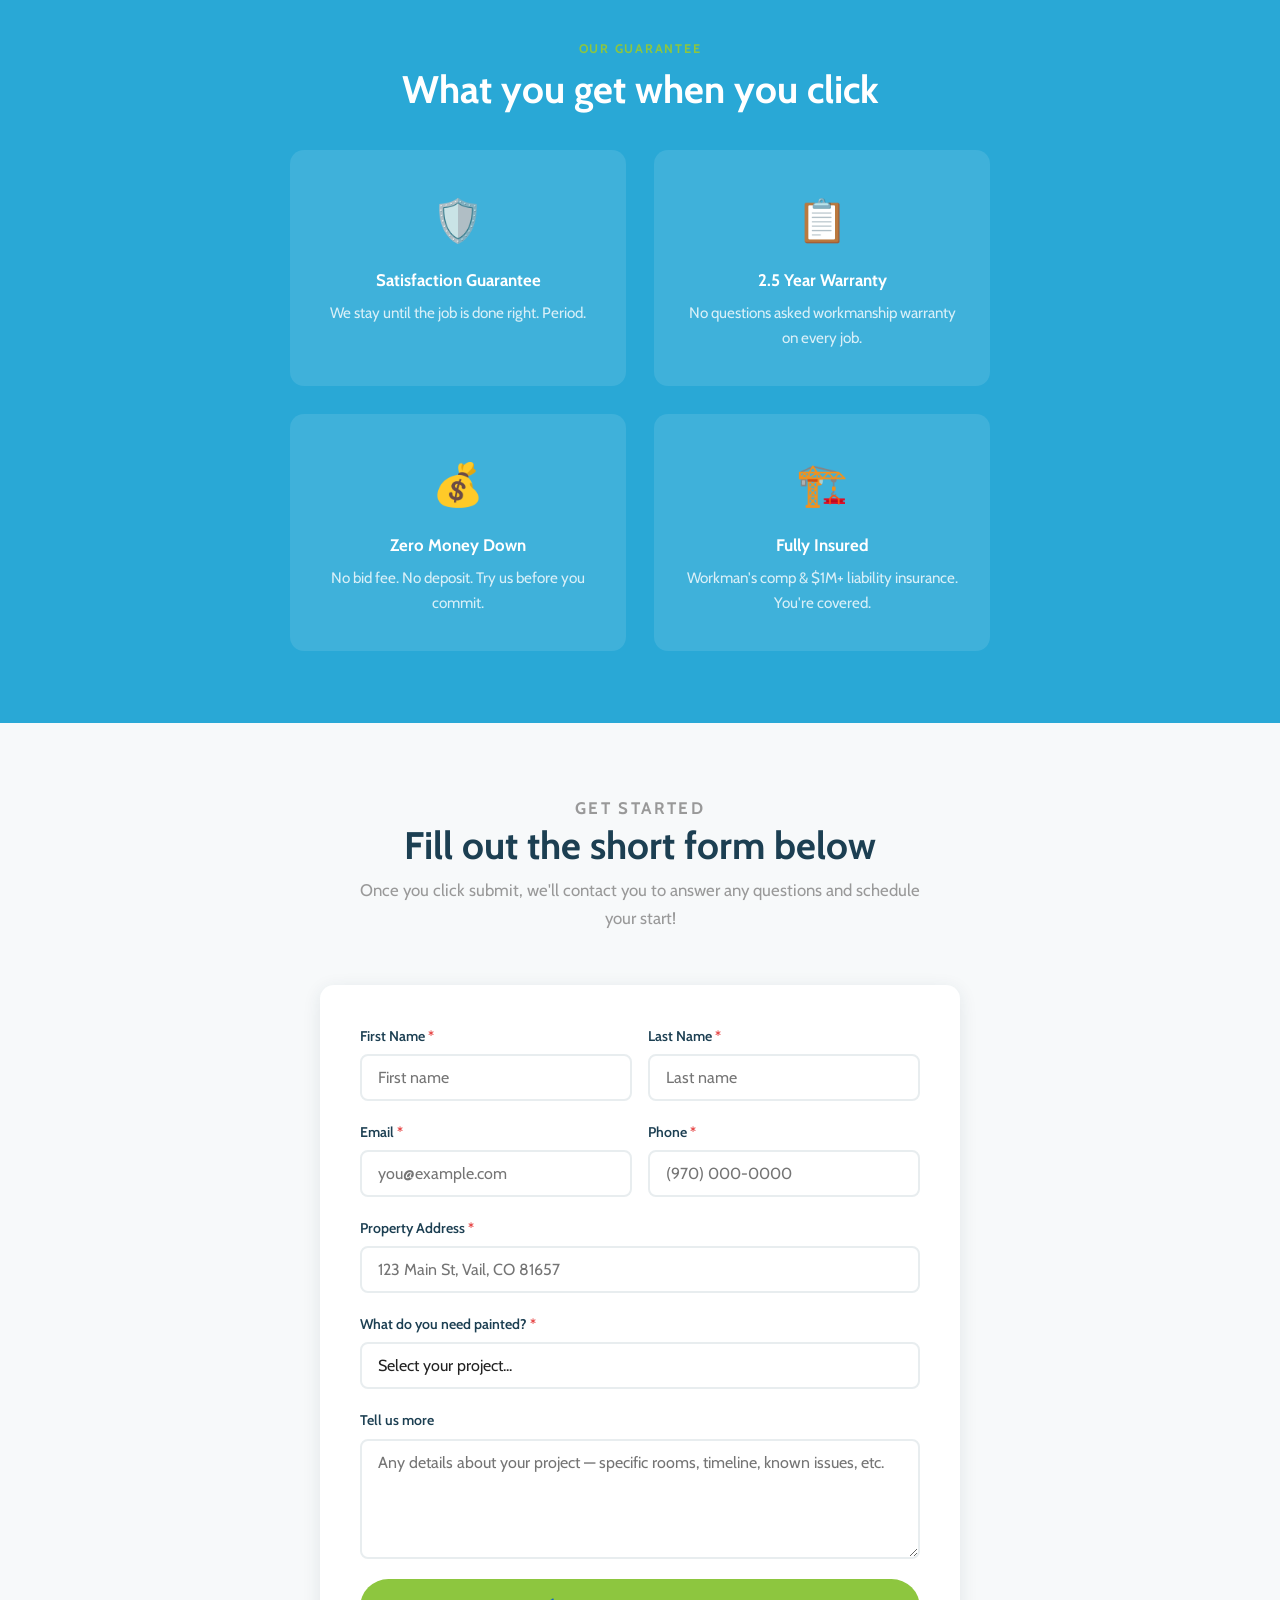
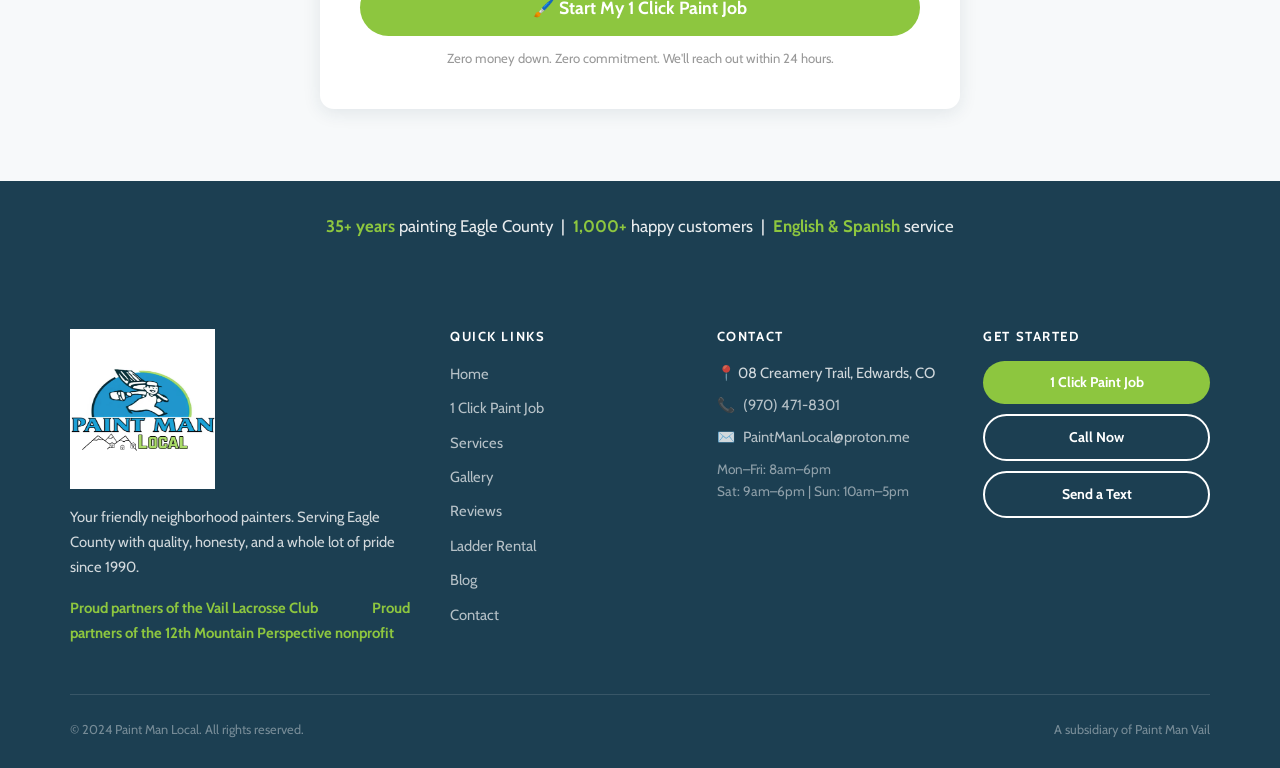
==== commit 10b20d5e: "Update from Webstudio Editor" ====
--- a/1-click-paint-job.html
+++ b/1-click-paint-job.html
@@ -44,7 +44,7 @@
         <div class="hero-content" style="align-items:center;">
           <p class="section-label" style="color:var(--green);">Zero Risk. Zero Money Down.</p>
           <h1>The One Click<br>Paint Job</h1>
-          <p class="hero-tagline" style="margin:0 auto 2rem; text-align:center;">Tired of wondering whether a contractor will actually do the job right? We get it. That's why we made it dead simple.</p>
+          <p class="hero-tagline" style="margin:0 auto 2rem; text-align:center;">Tired of wondering whether a contractor will actually do the job right? We get it. Choose us and relax, we guarantee you're satisfaction.</p>
           <div class="btn-group" style="justify-content:center;">
             <a href="#signup-form" class="btn btn-secondary btn-lg">Start My 1 Click Paint Job</a>
             <a href="tel:+19704718301" class="btn btn-outline-white btn-lg">Call (970) 471-8301</a>
@@ -60,7 +60,7 @@
       <div class="section-header">
         <p class="section-label">How It Works</p>
         <h2>3 days risk-free.<br>Zero money down.</h2>
-        <p>Hiring painters can feel like taking a gamble. You don't always know what you're getting until it's too late. That's why we created the 1-Click Paint Job.</p>
+        <p>Hiring painters can feel like taking a gamble. That's why we created the 1-Click Paint Job.</p>
       </div>
 
       <div style="background:var(--off-white); border-radius:var(--radius); padding:36px 32px; margin-bottom:40px;">
@@ -95,22 +95,22 @@
       <p class="section-label" style="color:var(--green);">Our Guarantee</p>
       <h2>What you get when you click</h2>
       <div class="why-grid" style="grid-template-columns: repeat(2, 1fr); margin-top:36px;">
-        <div class="why-card" style="background:rgba(255,255,255,0.1); box-shadow:none;">
+        <div class="why-card" style="background: rgba(255, 255, 255, 0.1); box-shadow: none; opacity: 0; transform: translateY(24px); transition: opacity 0.5s, transform 0.5s;">
           <div class="why-icon">🛡️</div>
           <h3 style="color:var(--white);">Satisfaction Guarantee</h3>
           <p style="color:rgba(255,255,255,0.8);">We stay until the job is done right. Period.</p>
         </div>
-        <div class="why-card" style="background:rgba(255,255,255,0.1); box-shadow:none;">
+        <div class="why-card" style="background: rgba(255, 255, 255, 0.1); box-shadow: none; opacity: 0; transform: translateY(24px); transition: opacity 0.5s, transform 0.5s;">
           <div class="why-icon">📋</div>
           <h3 style="color:var(--white);">2.5 Year Warranty</h3>
           <p style="color:rgba(255,255,255,0.8);">No questions asked workmanship warranty on every job.</p>
         </div>
-        <div class="why-card" style="background:rgba(255,255,255,0.1); box-shadow:none;">
+        <div class="why-card" style="background: rgba(255, 255, 255, 0.1); box-shadow: none; opacity: 0; transform: translateY(24px); transition: opacity 0.5s, transform 0.5s;">
           <div class="why-icon">💰</div>
           <h3 style="color:var(--white);">Zero Money Down</h3>
           <p style="color:rgba(255,255,255,0.8);">No bid fee. No deposit. Try us before you commit.</p>
         </div>
-        <div class="why-card" style="background:rgba(255,255,255,0.1); box-shadow:none;">
+        <div class="why-card" style="background: rgba(255, 255, 255, 0.1); box-shadow: none; opacity: 0; transform: translateY(24px); transition: opacity 0.5s, transform 0.5s;">
           <div class="why-icon">🏗️</div>
           <h3 style="color:var(--white);">Fully Insured</h3>
           <p style="color:rgba(255,255,255,0.8);">Workman's comp &amp; $1M+ liability insurance. You're covered.</p>
@@ -135,34 +135,34 @@
           <div class="form-row">
             <div class="form-group">
               <label for="fname">First Name <span class="required">*</span></label>
-              <input type="text" id="fname" name="first_name" required placeholder="First name">
+              <input type="text" id="fname" name="first_name" required="" placeholder="First name">
             </div>
             <div class="form-group">
               <label for="lname">Last Name <span class="required">*</span></label>
-              <input type="text" id="lname" name="last_name" required placeholder="Last name">
+              <input type="text" id="lname" name="last_name" required="" placeholder="Last name">
             </div>
           </div>
 
           <div class="form-row">
             <div class="form-group">
               <label for="email">Email <span class="required">*</span></label>
-              <input type="email" id="email" name="email" required placeholder="you@example.com">
+              <input type="email" id="email" name="email" required="" placeholder="you@example.com">
             </div>
             <div class="form-group">
               <label for="phone">Phone <span class="required">*</span></label>
-              <input type="tel" id="phone" name="phone" required placeholder="(970) 000-0000">
+              <input type="tel" id="phone" name="phone" required="" placeholder="(970) 000-0000">
             </div>
           </div>
 
           <div class="form-group">
             <label for="address">Property Address <span class="required">*</span></label>
-            <input type="text" id="address" name="property_address" required placeholder="123 Main St, Vail, CO 81657">
+            <input type="text" id="address" name="property_address" required="" placeholder="123 Main St, Vail, CO 81657">
           </div>
 
           <div class="form-group">
             <label for="project_type">What do you need painted? <span class="required">*</span></label>
-            <select id="project_type" name="project_type" required>
-              <option value="" disabled selected>Select your project...</option>
+            <select id="project_type" name="project_type" required="">
+              <option value="" disabled="" selected="">Select your project...</option>
               <option value="interior">Interior</option>
               <option value="exterior">Exterior</option>
               <option value="both">Both interior &amp; exterior</option>
@@ -244,4 +244,5 @@
   </footer>
 
   <script src="assets/js/main.js"></script>
-</body></html>
+
+</body></html>
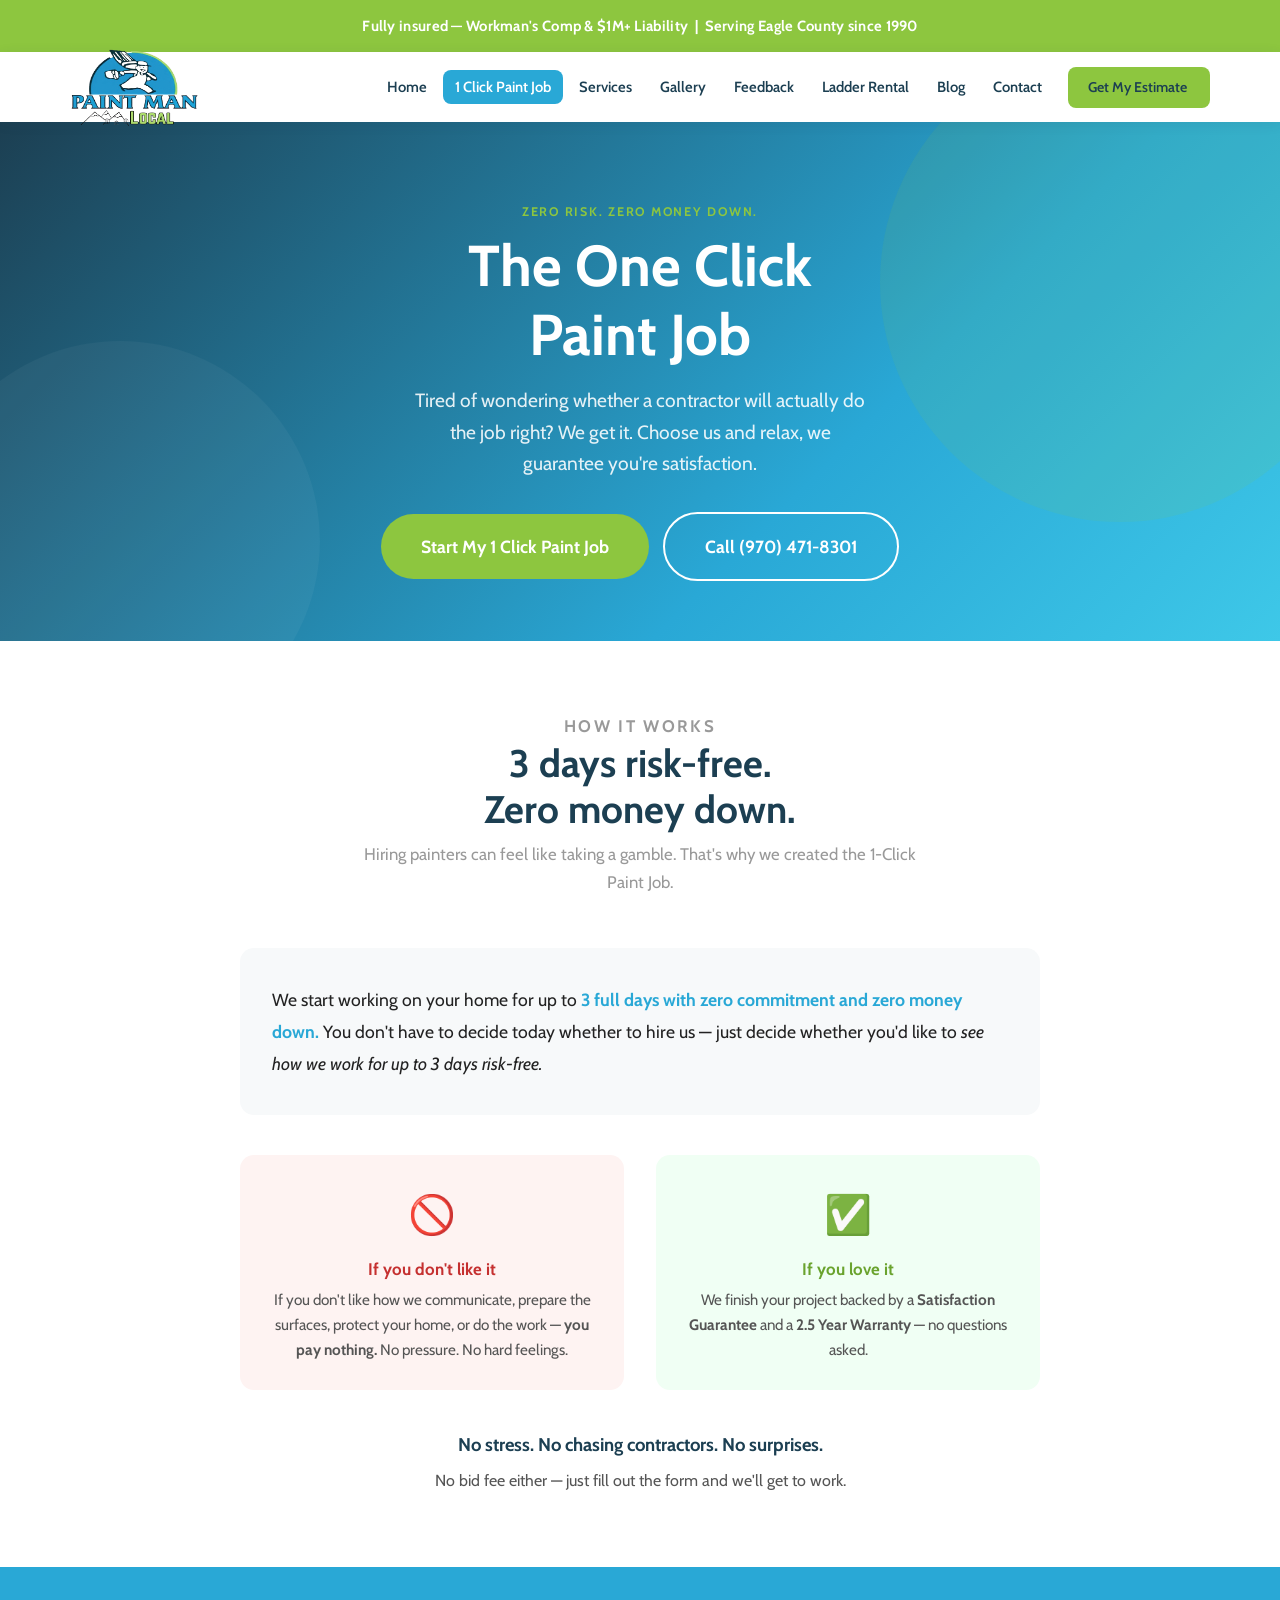
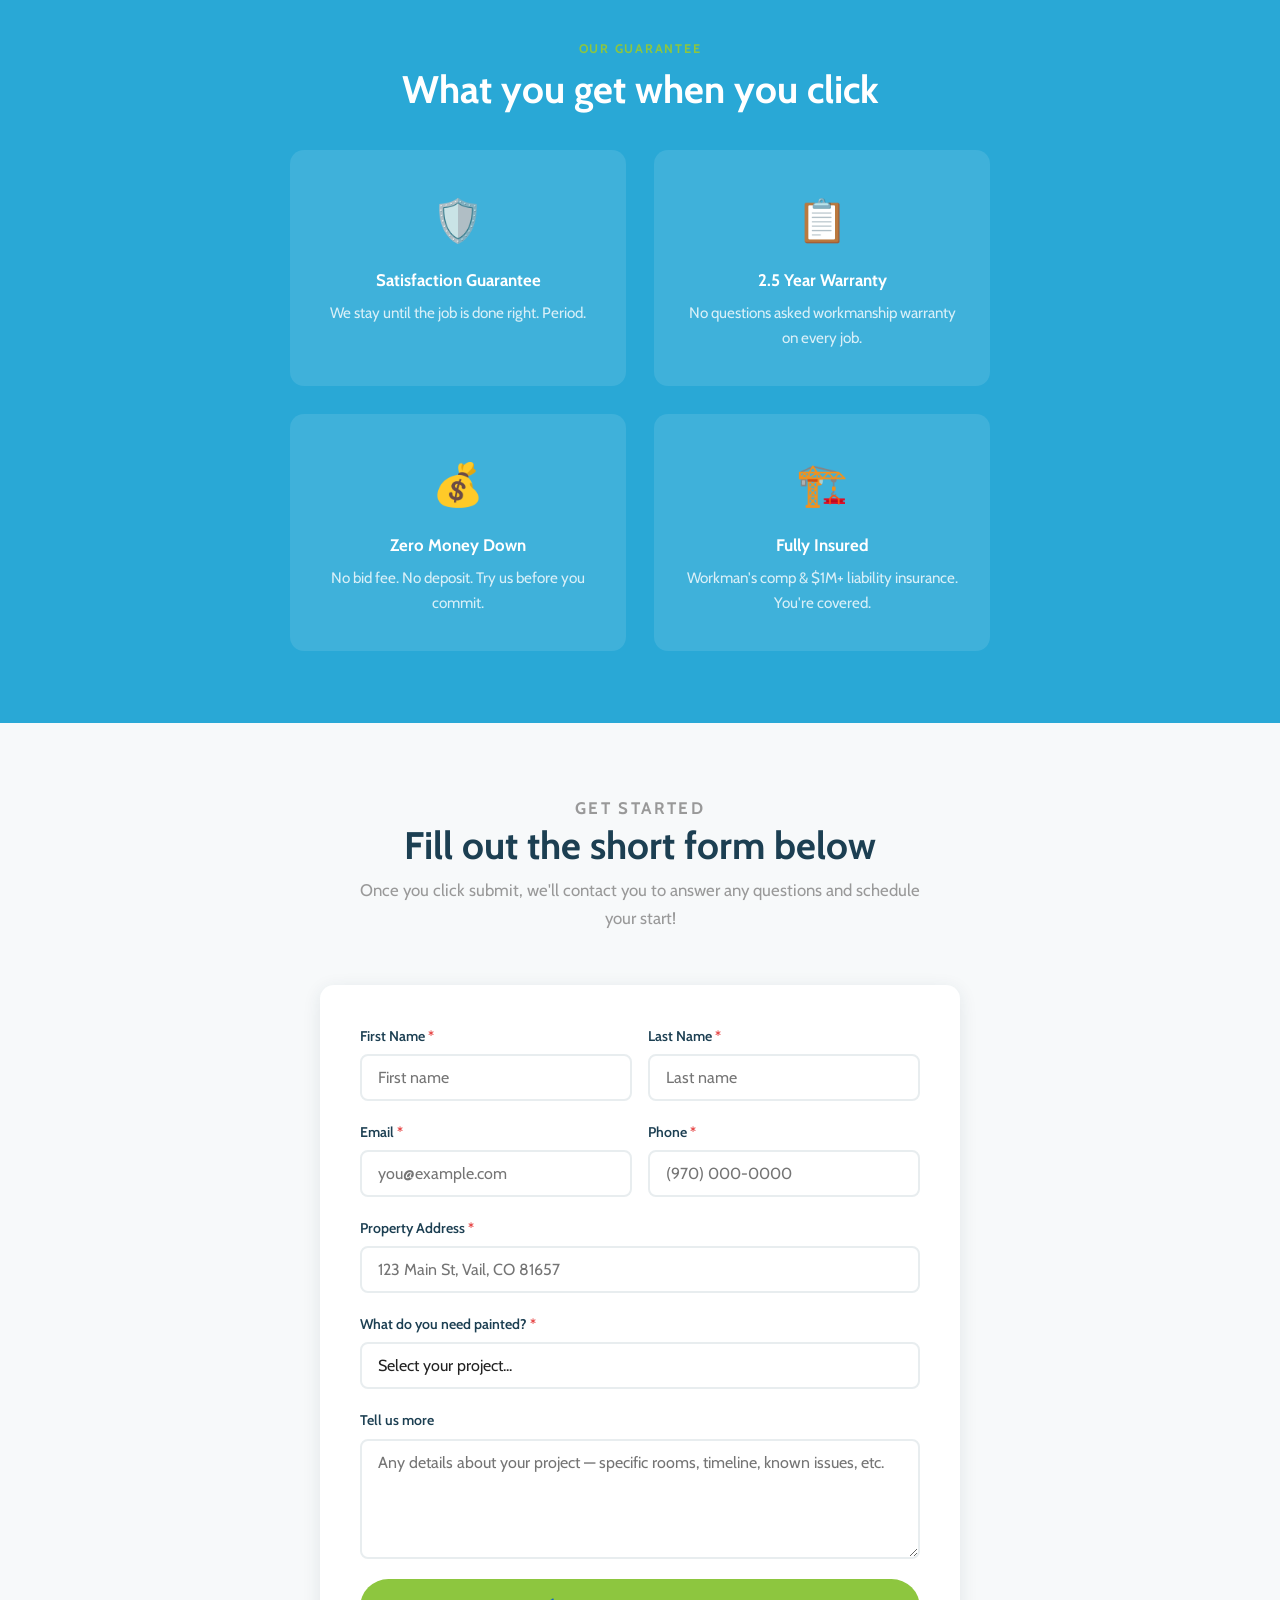
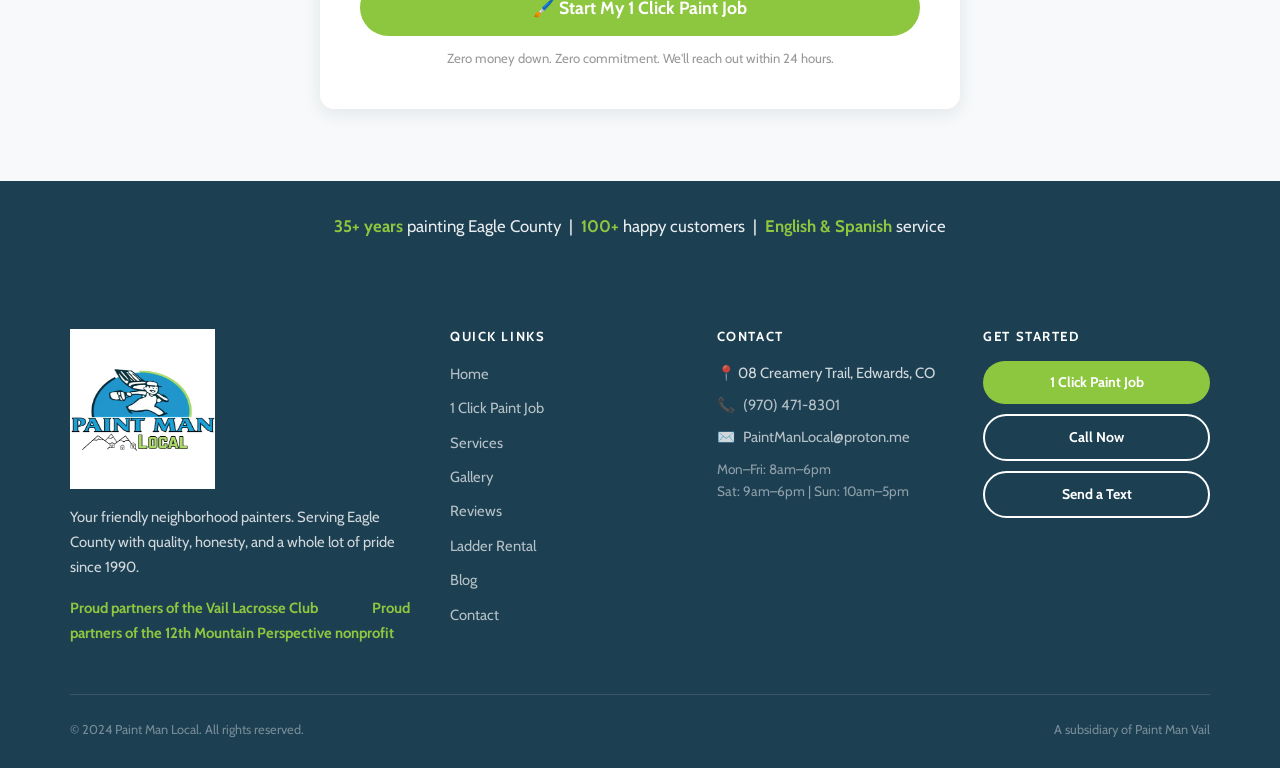
==== commit ed69e3ef: "Update from Webstudio Editor" ====
--- a/1-click-paint-job.html
+++ b/1-click-paint-job.html
@@ -95,22 +95,22 @@
       <p class="section-label" style="color:var(--green);">Our Guarantee</p>
       <h2>What you get when you click</h2>
       <div class="why-grid" style="grid-template-columns: repeat(2, 1fr); margin-top:36px;">
-        <div class="why-card" style="background: rgba(255, 255, 255, 0.1); box-shadow: none; opacity: 0; transform: translateY(24px); transition: opacity 0.5s, transform 0.5s;">
+        <div class="why-card" style="background: rgba(255, 255, 255, 0.1); box-shadow: none; opacity: 1; transform: translateY(0px); transition: opacity 0.5s, transform 0.5s;">
           <div class="why-icon">🛡️</div>
           <h3 style="color:var(--white);">Satisfaction Guarantee</h3>
           <p style="color:rgba(255,255,255,0.8);">We stay until the job is done right. Period.</p>
         </div>
-        <div class="why-card" style="background: rgba(255, 255, 255, 0.1); box-shadow: none; opacity: 0; transform: translateY(24px); transition: opacity 0.5s, transform 0.5s;">
+        <div class="why-card" style="background: rgba(255, 255, 255, 0.1); box-shadow: none; opacity: 1; transform: translateY(0px); transition: opacity 0.5s, transform 0.5s;">
           <div class="why-icon">📋</div>
           <h3 style="color:var(--white);">2.5 Year Warranty</h3>
           <p style="color:rgba(255,255,255,0.8);">No questions asked workmanship warranty on every job.</p>
         </div>
-        <div class="why-card" style="background: rgba(255, 255, 255, 0.1); box-shadow: none; opacity: 0; transform: translateY(24px); transition: opacity 0.5s, transform 0.5s;">
+        <div class="why-card" style="background: rgba(255, 255, 255, 0.1); box-shadow: none; opacity: 1; transform: translateY(0px); transition: opacity 0.5s, transform 0.5s;">
           <div class="why-icon">💰</div>
           <h3 style="color:var(--white);">Zero Money Down</h3>
           <p style="color:rgba(255,255,255,0.8);">No bid fee. No deposit. Try us before you commit.</p>
         </div>
-        <div class="why-card" style="background: rgba(255, 255, 255, 0.1); box-shadow: none; opacity: 0; transform: translateY(24px); transition: opacity 0.5s, transform 0.5s;">
+        <div class="why-card" style="background: rgba(255, 255, 255, 0.1); box-shadow: none; opacity: 1; transform: translateY(0px); transition: opacity 0.5s, transform 0.5s;">
           <div class="why-icon">🏗️</div>
           <h3 style="color:var(--white);">Fully Insured</h3>
           <p style="color:rgba(255,255,255,0.8);">Workman's comp &amp; $1M+ liability insurance. You're covered.</p>
@@ -193,7 +193,7 @@
     <div class="container" style="text-align:center;">
       <p style="color:rgba(255,255,255,0.9); font-size:1.05rem; margin:0;">
         <strong style="color:var(--green);">35+ years</strong> painting Eagle County &nbsp;|&nbsp;
-        <strong style="color:var(--green);">1,000+</strong> happy customers &nbsp;|&nbsp;
+        <strong style="color:var(--green);">100+</strong> happy customers &nbsp;|&nbsp;
         <strong style="color:var(--green);">English &amp; Spanish</strong> service
       </p>
     </div>
